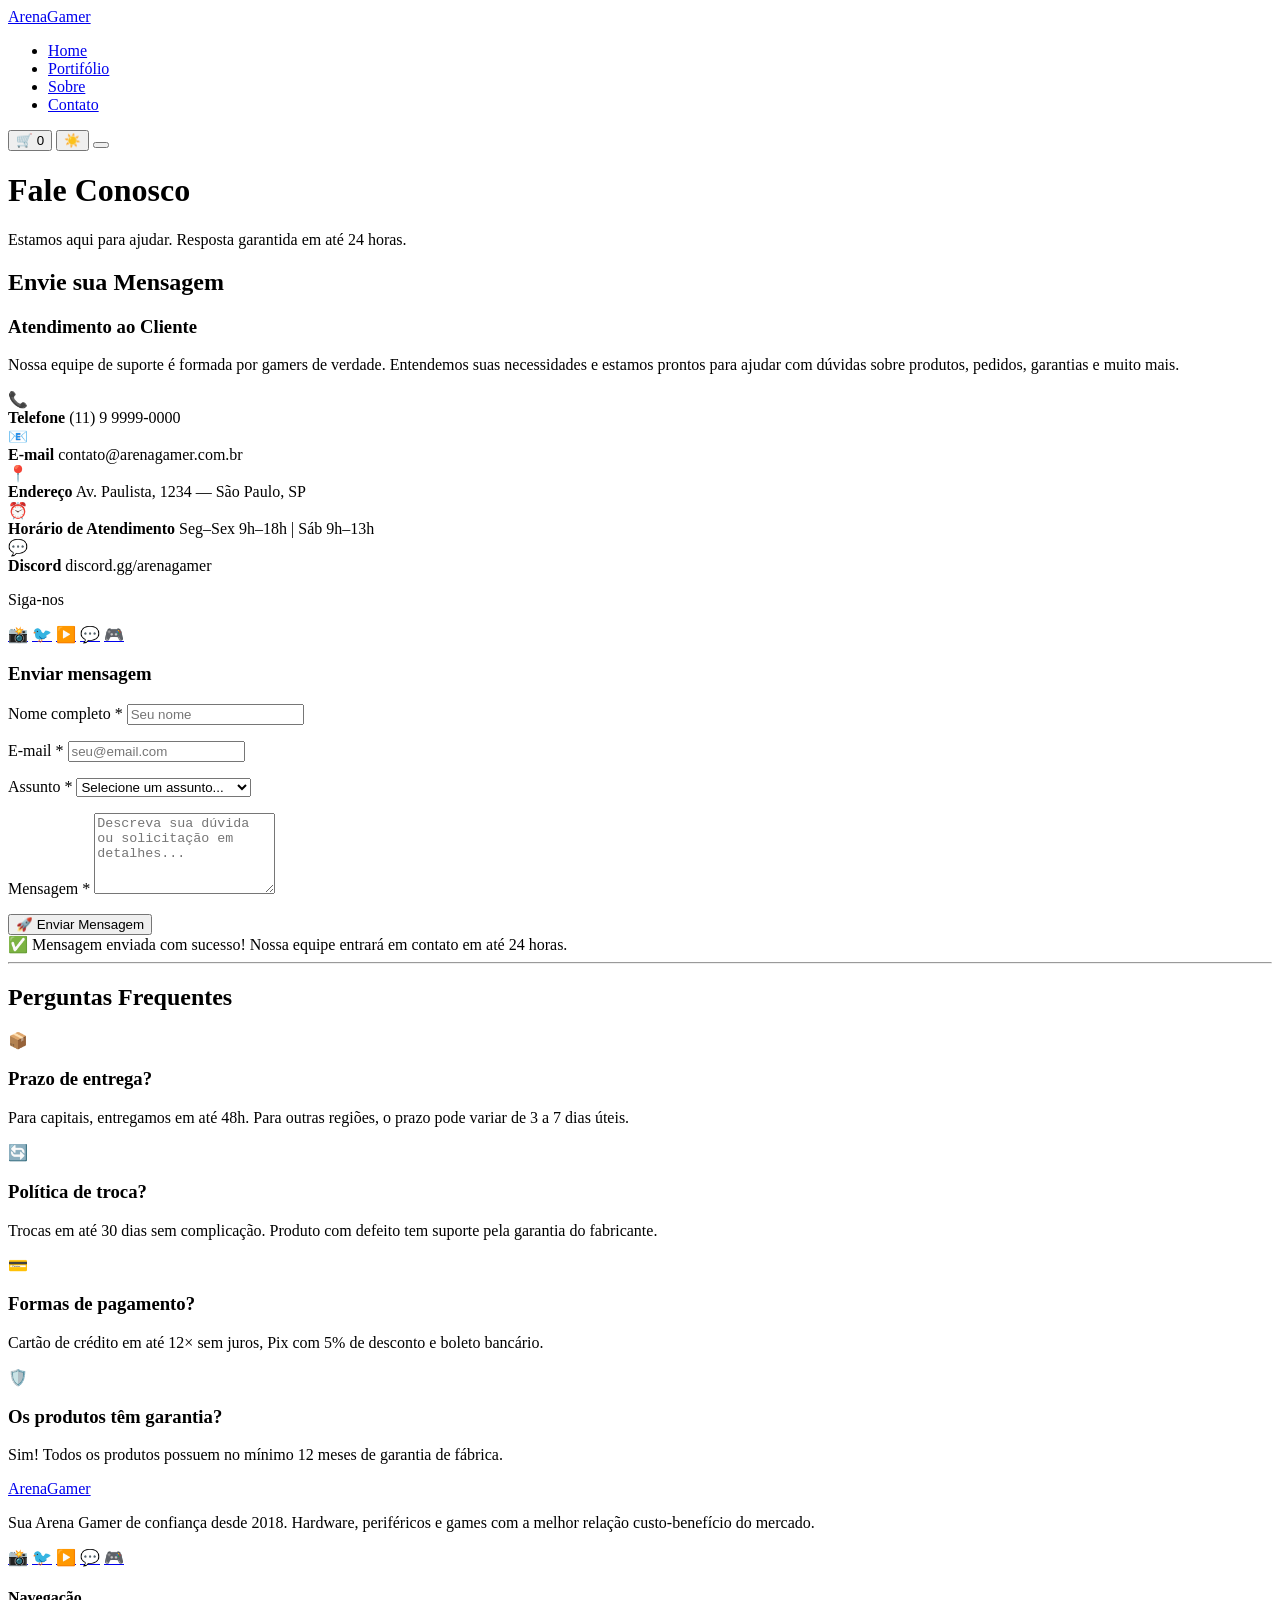
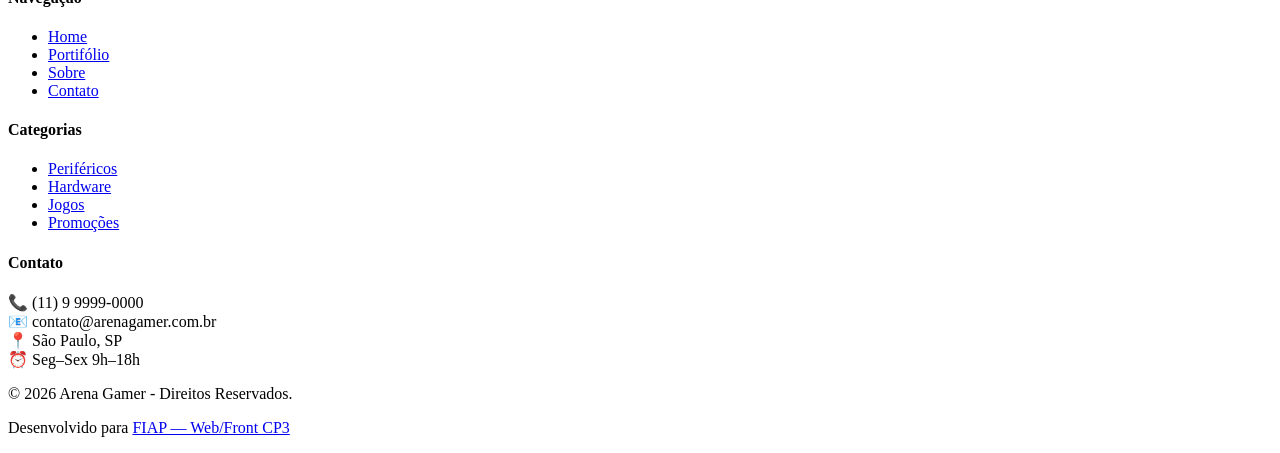
==== pages/contato.html @ 26d2057a "feat: configura estrutura contato.html" ====
<!DOCTYPE html>
<html lang="pt-BR">
<head>
  <meta charset="UTF-8" />
  <meta name="viewport" content="width=device-width, initial-scale=1.0" />
  <meta name="description" content="Entre em contato com a Arena Gamer. Atendimento rápido por formulário, email ou telefone." />
  <title>Contato | Arena Gamer</title>
  <link rel="stylesheet" href="../src/css/estilo.css">
</head>
<body>

  <!-- ══════════════════════════════════════
       HEADER / NAV
  ══════════════════════════════════════ -->
  <header>
    <div class="nav-container">

      <a href="../index.html" class="logo">Arena<span>Gamer</span></a>

      <nav aria-label="Menu principal">
        <ul class="nav-links">
          <li><a href="../index.html">Home</a></li>
          <li><a href="portifolio.html">Portifólio</a></li>
          <li><a href="sobre.html">Sobre</a></li>
          <li><a href="contato.html">Contato</a></li>
        </ul>
      </nav>

      <div class="nav-controls">
        <button class="cart-btn" aria-label="Carrinho de compras" title="Clique para zerar o carrinho">
          🛒
          <span class="cart-count hidden" aria-live="polite">0</span>
        </button>
        <button class="theme-toggle" aria-label="Alternar tema">☀️</button>
        <button class="hamburger" aria-label="Abrir menu" aria-expanded="false">
          <span></span><span></span><span></span>
        </button>
      </div>

    </div>
  </header>

  <main>

    <!-- Page Hero -->
    <div class="page-hero">
      <h1>Fale <span class="text-cyan">Conosco</span></h1>
      <p>Estamos aqui para ajudar. Resposta garantida em até 24 horas.</p>
    </div>

    <!-- ══════════════════════════════════════
         CONTATO PRINCIPAL
    ══════════════════════════════════════ -->
    <section aria-labelledby="contato-title">
      <div class="section-inner">

        <h2 class="section-title" id="contato-title">
          Envie sua <span class="accent">Mensagem</span>
        </h2>
        <div class="divider"></div>

        <div class="contato-wrapper">

          <!-- Informações de contato -->
          <aside class="contato-info reveal">
            <h3>Atendimento ao Cliente</h3>
            <p>
              Nossa equipe de suporte é formada por gamers de verdade.
              Entendemos suas necessidades e estamos prontos para ajudar
              com dúvidas sobre produtos, pedidos, garantias e muito mais.
            </p>

            <div class="contact-item">
              <div class="contact-icon">📞</div>
              <div>
                <strong>Telefone</strong>
                <span>(11) 9 9999-0000</span>
              </div>
            </div>

            <div class="contact-item">
              <div class="contact-icon">📧</div>
              <div>
                <strong>E-mail</strong>
                <span>contato@arenagamer.com.br</span>
              </div>
            </div>

            <div class="contact-item">
              <div class="contact-icon">📍</div>
              <div>
                <strong>Endereço</strong>
                <span>Av. Paulista, 1234 — São Paulo, SP</span>
              </div>
            </div>

            <div class="contact-item">
              <div class="contact-icon">⏰</div>
              <div>
                <strong>Horário de Atendimento</strong>
                <span>Seg–Sex 9h–18h | Sáb 9h–13h</span>
              </div>
            </div>

            <div class="contact-item">
              <div class="contact-icon">💬</div>
              <div>
                <strong>Discord</strong>
                <span>discord.gg/arenagamer</span>
              </div>
            </div>

            <!-- Redes sociais -->
            <div class="social-block">
              <p class="social-block-label">Siga-nos</p>
              <div class="social-links">
                <a href="#" class="social-link" aria-label="Instagram" title="Instagram">📸</a>
                <a href="#" class="social-link" aria-label="Twitter"   title="Twitter">🐦</a>
                <a href="#" class="social-link" aria-label="YouTube"   title="YouTube">▶️</a>
                <a href="#" class="social-link" aria-label="Discord"   title="Discord">💬</a>
                <a href="#" class="social-link" aria-label="Twitch"    title="Twitch">🎮</a>
              </div>
            </div>
          </aside>

          <!-- Formulário -->
          <div class="reveal reveal-delay-2">
            <div class="form-card">
              <h3>Enviar mensagem</h3>

              <form id="contact-form" novalidate>

                <div class="form-row">
                  <div class="form-group">
                    <label for="contact-name">Nome completo *</label>
                    <input
                      type="text"
                      id="contact-name"
                      name="nome"
                      placeholder="Seu nome"
                      autocomplete="name"
                    />
                    <p class="field-error" id="err-name" role="alert"></p>
                  </div>

                  <div class="form-group">
                    <label for="contact-email">E-mail *</label>
                    <input
                      type="email"
                      id="contact-email"
                      name="email"
                      placeholder="seu@email.com"
                      autocomplete="email"
                    />
                    <p class="field-error" id="err-email" role="alert"></p>
                  </div>
                </div>

                <div class="form-group">
                  <label for="contact-subject">Assunto *</label>
                  <select id="contact-subject" name="assunto">
                    <option value="">Selecione um assunto...</option>
                    <option value="pedido">Dúvida sobre pedido</option>
                    <option value="produto">Informação sobre produto</option>
                    <option value="garantia">Garantia / Troca</option>
                    <option value="suporte">Suporte técnico</option>
                    <option value="parceria">Parceria comercial</option>
                    <option value="outro">Outro</option>
                  </select>
                  <p class="field-error" id="err-subject" role="alert"></p>
                </div>

                <div class="form-group">
                  <label for="contact-msg">Mensagem *</label>
                  <textarea
                    id="contact-msg"
                    name="mensagem"
                    placeholder="Descreva sua dúvida ou solicitação em detalhes..."
                    rows="5"
                  ></textarea>
                  <p class="field-error" id="err-msg" role="alert"></p>
                </div>

                <button type="submit" class="btn btn-primary btn-block">
                  🚀 Enviar Mensagem
                </button>

              </form>

              <!-- Mensagem de sucesso (oculta por padrão) -->
              <div id="form-success" class="success-message" role="alert" aria-live="polite">
                ✅ Mensagem enviada com sucesso! Nossa equipe entrará em contato em até 24 horas.
              </div>

            </div>
          </div>

        </div>

      </div>
    </section>

    <!-- ══════════════════════════════════════
         FAQ rápido
    ══════════════════════════════════════ -->
    <section aria-labelledby="faq-title" class="section-no-pt">
      <div class="section-inner">

        <hr class="neon-line" />

        <h2 class="section-title" id="faq-title">
          Perguntas <span class="accent">Frequentes</span>
        </h2>
        <div class="divider"></div>

        <div class="features-grid no-mt">

          <article class="feature-card card-left reveal">
            <span class="feature-icon">📦</span>
            <h3>Prazo de entrega?</h3>
            <p>Para capitais, entregamos em até 48h. Para outras regiões, o prazo pode variar de 3 a 7 dias úteis.</p>
          </article>

          <article class="feature-card card-left reveal reveal-delay-1">
            <span class="feature-icon">🔄</span>
            <h3>Política de troca?</h3>
            <p>Trocas em até 30 dias sem complicação. Produto com defeito tem suporte pela garantia do fabricante.</p>
          </article>

          <article class="feature-card card-left reveal reveal-delay-2">
            <span class="feature-icon">💳</span>
            <h3>Formas de pagamento?</h3>
            <p>Cartão de crédito em até 12× sem juros, Pix com 5% de desconto e boleto bancário.</p>
          </article>

          <article class="feature-card card-left reveal reveal-delay-3">
            <span class="feature-icon">🛡️</span>
            <h3>Os produtos têm garantia?</h3>
            <p>Sim! Todos os produtos possuem no mínimo 12 meses de garantia de fábrica.</p>
          </article>

        </div>

      </div>
    </section>

  </main>

  <!-- ══════════════════════════════════════
       FOOTER
  ══════════════════════════════════════ -->
  <footer>
    <div class="footer-inner">

      <div class="footer-grid">

        <div class="footer-brand">
          <a href="../index.html" class="logo">Arena<span>Gamer</span></a>
          <p>Sua Arena Gamer de confiança desde 2018. Hardware, periféricos e games com a melhor relação custo-benefício do mercado.</p>
          <div class="social-links" aria-label="Redes sociais">
            <a href="#" class="social-link" aria-label="Instagram">📸</a>
            <a href="#" class="social-link" aria-label="Twitter">🐦</a>
            <a href="#" class="social-link" aria-label="YouTube">▶️</a>
            <a href="#" class="social-link" aria-label="Discord">💬</a>
            <a href="#" class="social-link" aria-label="Twitch">🎮</a>
          </div>
        </div>

        <div class="footer-col">
          <h4>Navegação</h4>
          <ul>
            <li><a href="../index.html">Home</a></li>
            <li><a href="portifolio.html">Portifólio</a></li>
            <li><a href="sobre.html">Sobre</a></li>
            <li><a href="contato.html">Contato</a></li>
          </ul>
        </div>

        <div class="footer-col">
          <h4>Categorias</h4>
          <ul>
            <li><a href="portifolio.html">Periféricos</a></li>
            <li><a href="portifolio.html">Hardware</a></li>
            <li><a href="portifolio.html">Jogos</a></li>
            <li><a href="portifolio.html">Promoções</a></li>
          </ul>
        </div>

        <div class="footer-col">
          <h4>Contato</h4>
          <div class="footer-contact-item">📞 (11) 9 9999-0000</div>
          <div class="footer-contact-item">📧 contato@arenagamer.com.br</div>
          <div class="footer-contact-item">📍 São Paulo, SP</div>
          <div class="footer-contact-item">⏰ Seg–Sex 9h–18h</div>
        </div>

      </div>

      <div class="footer-bottom">
        <p>&copy; 2026 Arena Gamer - Direitos Reservados.</p>
        <p>Desenvolvido para <a href="#">FIAP — Web/Front CP3</a></p>
      </div>

    </div>
  </footer>

  <script src="../src/js/script.js"></script>
</body>
</html>
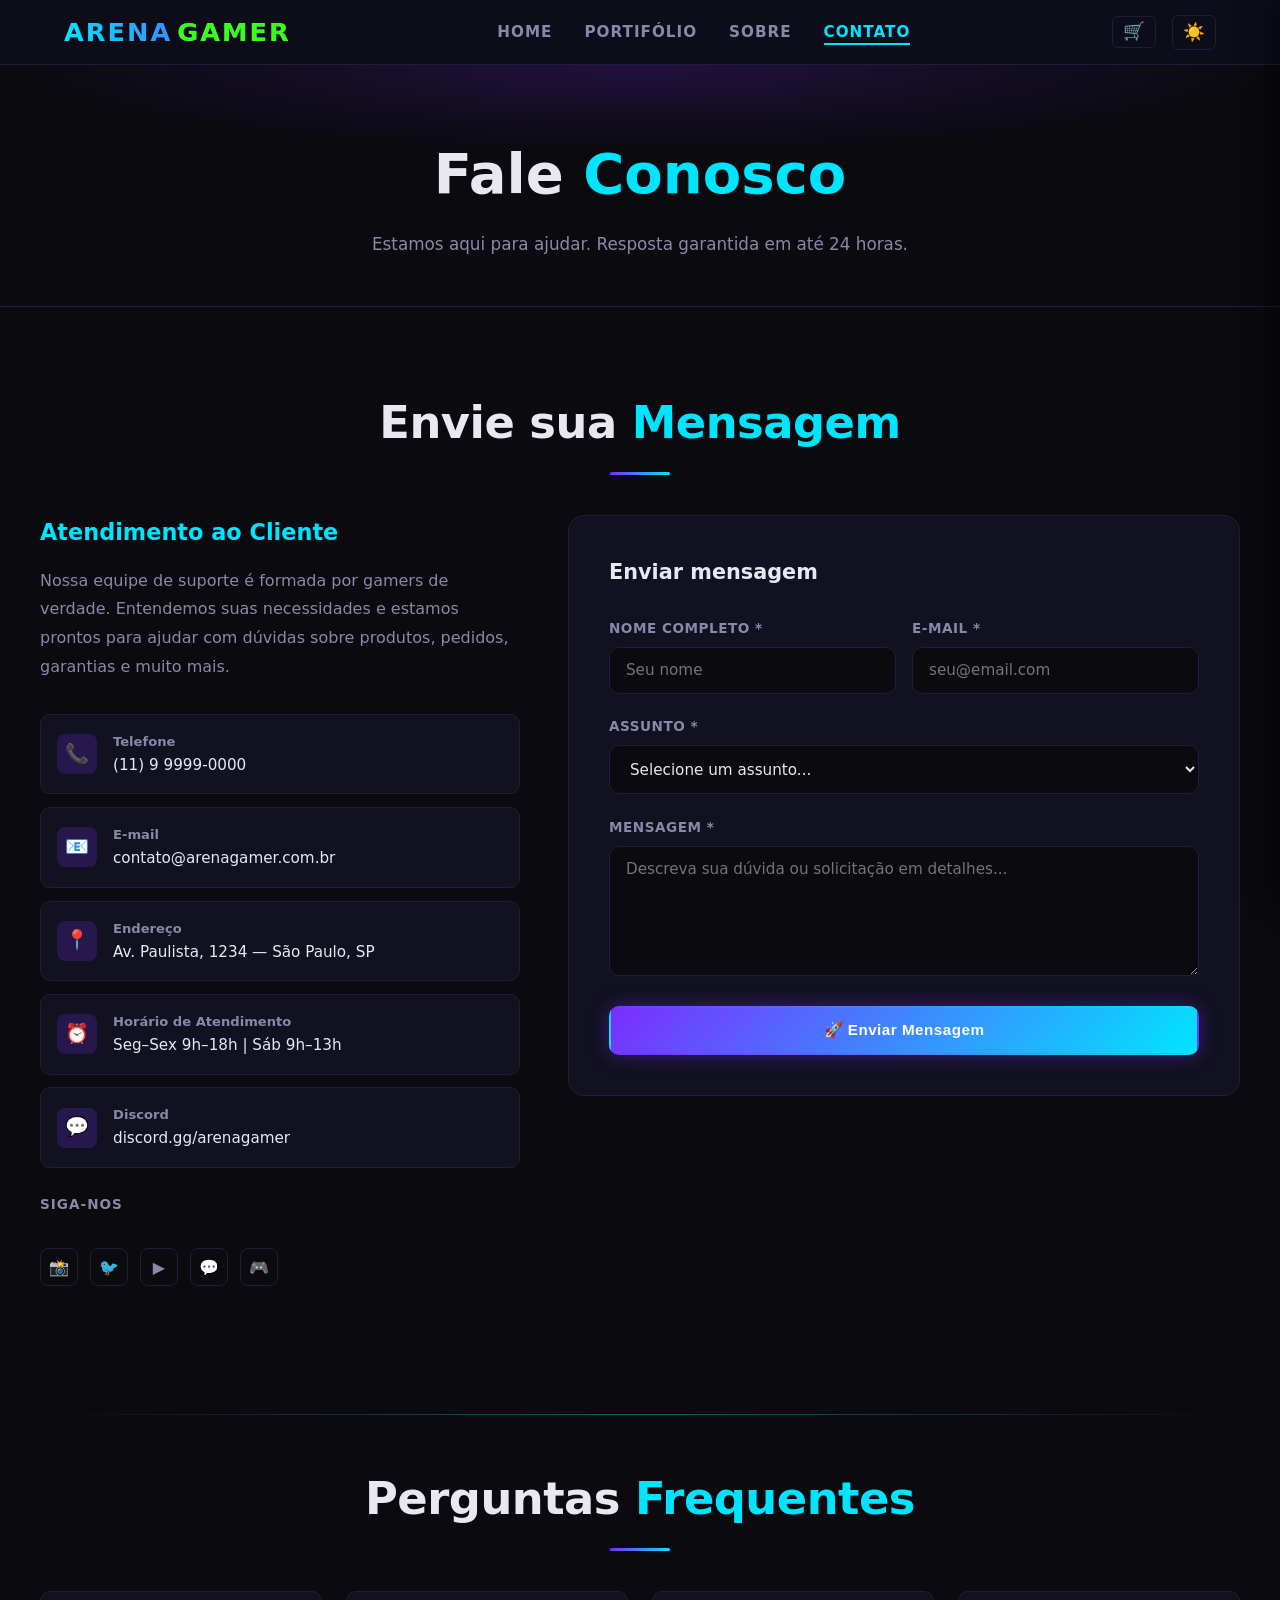
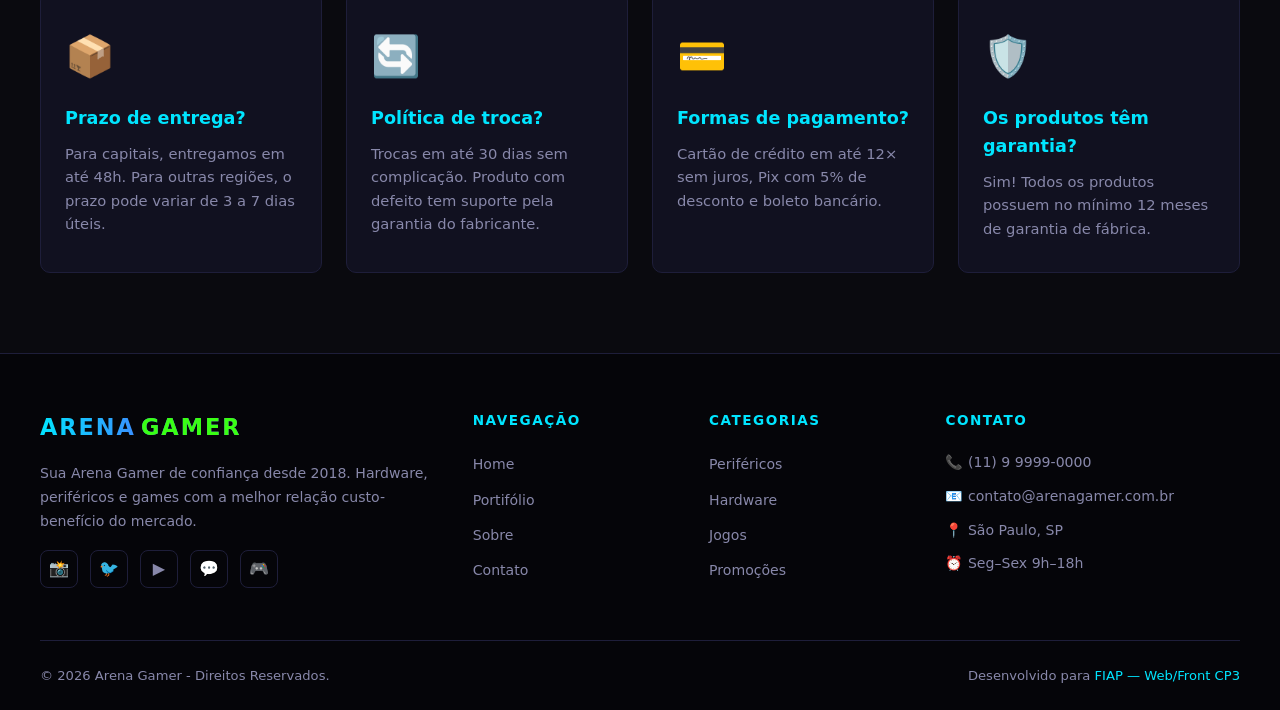
==== commit c1296609: "feat: adiciona painel lateral do carrinho" ====
--- a/pages/contato.html
+++ b/pages/contato.html
@@ -27,7 +27,7 @@
       </nav>
 
       <div class="nav-controls">
-        <button class="cart-btn" aria-label="Carrinho de compras" title="Clique para zerar o carrinho">
+        <button class="cart-btn" aria-label="Carrinho de compras" title="Ver carrinho">
           🛒
           <span class="cart-count hidden" aria-live="polite">0</span>
         </button>
@@ -304,6 +304,26 @@
     </div>
   </footer>
 
+  <!-- ══════════════════════════════════════
+       CARRINHO — Drawer lateral
+  ══════════════════════════════════════ -->
+  <div class="cart-overlay" hidden></div>
+  <aside class="cart-drawer" aria-label="Carrinho de compras" aria-hidden="true" hidden>
+    <header class="cart-drawer-header">
+      <h2>Seu carrinho</h2>
+      <button class="cart-close" aria-label="Fechar carrinho">✕</button>
+    </header>
+    <ul class="cart-items" aria-live="polite"></ul>
+    <p class="cart-empty">Seu carrinho está vazio.</p>
+    <footer class="cart-drawer-footer">
+      <div class="cart-total">
+        <span>Total:</span>
+        <strong class="cart-total-value">R$ 0,00</strong>
+      </div>
+      <button class="btn btn-primary cart-checkout" disabled>Finalizar compra</button>
+    </footer>
+  </aside>
+
   <script src="../src/js/script.js"></script>
 </body>
 </html>
--- a/src/css/estilo.css
+++ b/src/css/estilo.css
@@ -0,0 +1,1473 @@
+/* ============================================================
+   LOJA GAMER — estilo.css
+   Paleta: preto/roxo/azul escuro + acentos neon (ciano / verde)
+   ============================================================ */
+
+/* ---------- Reset & variáveis ---------- */
+*, *::before, *::after { box-sizing: border-box; margin: 0; padding: 0; }
+
+:root {
+  --bg-dark:    #0a0a0f;
+  --bg-card:    #111120;
+  --bg-nav:     #0d0d1a;
+  --purple:     #7b2dff;
+  --purple-dim: #4a1a99;
+  --cyan:       #00e5ff;
+  --green-neon: #39ff14;
+  --text-main:  #e8e8f0;
+  --text-muted: #8888aa;
+  --border:     #1e1e3a;
+  --radius:     10px;
+  --transition: 0.3s ease;
+
+  /* dark/light toggle */
+  --body-bg:    var(--bg-dark);
+  --card-bg:    var(--bg-card);
+  --nav-bg:     var(--bg-nav);
+  --txt:        var(--text-main);
+  --txt-muted:  var(--text-muted);
+}
+
+/* ---------- Light mode ---------- */
+body.light-mode {
+  --body-bg:   #f0f0fa;
+  --card-bg:   #ffffff;
+  --nav-bg:    #1a1a2e;
+  --txt:       #111120;
+  --txt-muted: #444460;
+  --border:    #ccccee;
+}
+
+/* ---------- Base ---------- */
+html { scroll-behavior: smooth; }
+
+body {
+  background: var(--body-bg);
+  color: var(--txt);
+  font-family: 'Segoe UI', system-ui, sans-serif;
+  line-height: 1.6;
+  transition: background var(--transition), color var(--transition);
+}
+
+a { color: var(--cyan); text-decoration: none; transition: color var(--transition); }
+a:hover { color: var(--green-neon); }
+
+img { max-width: 100%; display: block; }
+
+/* ---------- Scrollbar ---------- */
+::-webkit-scrollbar { width: 8px; }
+::-webkit-scrollbar-track { background: var(--bg-dark); }
+::-webkit-scrollbar-thumb { background: var(--purple-dim); border-radius: 4px; }
+::-webkit-scrollbar-thumb:hover { background: var(--purple); }
+
+/* ============================================================
+   HEADER / NAV
+   ============================================================ */
+header {
+  position: sticky;
+  top: 0;
+  z-index: 1000;
+  background: var(--nav-bg);
+  border-bottom: 1px solid var(--border);
+  backdrop-filter: blur(10px);
+}
+
+.nav-container {
+  max-width: 1200px;
+  margin: 0 auto;
+  padding: 0 1.5rem;
+  height: 64px;
+  display: flex;
+  align-items: center;
+  justify-content: space-between;
+}
+
+/* Logo */
+.logo {
+  font-size: 1.6rem;
+  font-weight: 900;
+  letter-spacing: 2px;
+  text-transform: uppercase;
+  background: linear-gradient(90deg, var(--cyan), var(--purple));
+  -webkit-background-clip: text;
+  -webkit-text-fill-color: transparent;
+  background-clip: text;
+}
+
+.logo span { 
+  margin:5px;
+  color: var(--green-neon); 
+  -webkit-text-fill-color: var(--green-neon); 
+}
+
+/* Nav links */
+.nav-links {
+  list-style: none;
+  display: flex;
+  gap: 2rem;
+  align-items: center;
+}
+
+.nav-links a {
+  color: var(--text-muted);
+  font-weight: 600;
+  font-size: 0.95rem;
+  text-transform: uppercase;
+  letter-spacing: 1px;
+  position: relative;
+  padding-bottom: 4px;
+}
+
+.nav-links a::after {
+  content: '';
+  position: absolute;
+  bottom: 0; left: 0;
+  width: 0; height: 2px;
+  background: var(--cyan);
+  transition: width var(--transition);
+}
+
+.nav-links a:hover,
+.nav-links a.active { color: var(--cyan); }
+.nav-links a:hover::after,
+.nav-links a.active::after { width: 100%; }
+
+/* Nav right controls */
+.nav-controls { display: flex; align-items: center; gap: 1rem; }
+
+/* ── Carrinho ── */
+.cart-btn {
+  position: relative;
+  background: none;
+  border: 1px solid var(--border);
+  color: var(--cyan);
+  cursor: pointer;
+  padding: 6px 10px;
+  border-radius: 6px;
+  font-size: 1.1rem;
+  transition: background var(--transition), border-color var(--transition);
+  line-height: 1;
+}
+.cart-btn:hover { background: var(--border); border-color: var(--cyan); }
+
+.cart-count {
+  position: absolute;
+  top: -7px; right: -7px;
+  background: var(--purple);
+  color: #fff;
+  font-size: 0.65rem;
+  font-weight: 900;
+  min-width: 18px; height: 18px;
+  border-radius: 9px;
+  display: flex;
+  align-items: center;
+  justify-content: center;
+  padding: 0 4px;
+  pointer-events: none;
+  transition: transform 0.15s ease;
+}
+.cart-count.hidden { display: none; }
+
+/* Pulsa quando um item é adicionado */
+@keyframes cart-pulse {
+  0%   { transform: scale(1); }
+  40%  { transform: scale(1.55); }
+  70%  { transform: scale(0.88); }
+  100% { transform: scale(1); }
+}
+.cart-count.pulse { animation: cart-pulse 0.4s ease forwards; }
+
+/* Partícula "voa" até o carrinho */
+.fly-item {
+  position: fixed;
+  font-size: 1.4rem;
+  pointer-events: none;
+  z-index: 9999;
+  transition: none;
+}
+@keyframes fly-arc {
+  0%   { opacity: 1; transform: scale(1)   translate(0, 0); }
+  60%  { opacity: 1; transform: scale(0.6) translate(var(--fly-x), var(--fly-y)); }
+  100% { opacity: 0; transform: scale(0.2) translate(var(--fly-x), var(--fly-y)); }
+}
+
+/* Theme toggle */
+.theme-toggle {
+  background: none;
+  border: 1px solid var(--border);
+  color: var(--cyan);
+  cursor: pointer;
+  padding: 6px 10px;
+  border-radius: 6px;
+  font-size: 1.1rem;
+  transition: background var(--transition), border-color var(--transition);
+}
+.theme-toggle:hover { background: var(--border); border-color: var(--cyan); }
+
+/* Hamburger */
+.hamburger {
+  display: none;
+  flex-direction: column;
+  gap: 5px;
+  cursor: pointer;
+  background: none;
+  border: none;
+  padding: 6px;
+}
+.hamburger span {
+  display: block;
+  width: 26px; height: 2px;
+  background: var(--cyan);
+  border-radius: 2px;
+  transition: transform var(--transition), opacity var(--transition);
+}
+.hamburger.open span:nth-child(1) { transform: translateY(7px) rotate(45deg); }
+.hamburger.open span:nth-child(2) { opacity: 0; }
+.hamburger.open span:nth-child(3) { transform: translateY(-7px) rotate(-45deg); }
+
+/* Mobile nav */
+@media (max-width: 768px) {
+  .hamburger { display: flex; }
+
+  .nav-links {
+    position: absolute;
+    top: 64px; left: 0; right: 0;
+    background: var(--nav-bg);
+    border-bottom: 1px solid var(--border);
+    flex-direction: column;
+    gap: 0;
+    padding: 0;
+    max-height: 0;
+    overflow: hidden;
+    transition: max-height 0.4s ease, padding 0.3s ease;
+  }
+
+  .nav-links.open {
+    max-height: 400px;
+    padding: 1rem 0;
+  }
+
+  .nav-links li { width: 100%; text-align: center; }
+  .nav-links a { display: block; padding: 0.85rem 1.5rem; font-size: 1rem; }
+}
+
+/* ============================================================
+   HERO SECTION
+   ============================================================ */
+.hero {
+  min-height: 92vh;
+  display: flex;
+  align-items: center;
+  justify-content: center;
+  text-align: center;
+  padding: 4rem 1.5rem;
+  position: relative;
+  overflow: hidden;
+  background:
+    radial-gradient(ellipse 80% 60% at 50% 0%, rgba(123,45,255,0.25) 0%, transparent 70%),
+    radial-gradient(ellipse 60% 40% at 80% 80%, rgba(0,229,255,0.1) 0%, transparent 60%),
+    var(--bg-dark);
+}
+
+/* Animated grid overlay */
+.hero::before {
+  content: '';
+  position: absolute;
+  inset: 0;
+  background-image:
+    linear-gradient(rgba(0,229,255,0.04) 1px, transparent 1px),
+    linear-gradient(90deg, rgba(0,229,255,0.04) 1px, transparent 1px);
+  background-size: 60px 60px;
+  animation: gridScroll 20s linear infinite;
+  pointer-events: none;
+}
+
+@keyframes gridScroll {
+  from { background-position: 0 0; }
+  to   { background-position: 60px 60px; }
+}
+
+.hero-content { position: relative; z-index: 1; max-width: 780px; }
+
+.hero-badge {
+  display: inline-block;
+  background: rgba(0,229,255,0.1);
+  border: 1px solid rgba(0,229,255,0.3);
+  color: var(--cyan);
+  font-size: 0.8rem;
+  font-weight: 700;
+  letter-spacing: 2px;
+  text-transform: uppercase;
+  padding: 6px 16px;
+  border-radius: 20px;
+  margin-bottom: 1.5rem;
+}
+
+.hero h1 {
+  font-size: clamp(2.4rem, 7vw, 5.5rem);
+  font-weight: 900;
+  line-height: 1.1;
+  margin-bottom: 1.2rem;
+  letter-spacing: -1px;
+  color: #ffffff;
+}
+
+.hero h1 .highlight {
+  background: linear-gradient(135deg, var(--cyan) 0%, var(--purple) 50%, var(--green-neon) 100%);
+  -webkit-background-clip: text;
+  -webkit-text-fill-color: transparent;
+  background-clip: text;
+}
+
+.hero p {
+  font-size: clamp(1rem, 2.5vw, 1.3rem);
+  color: var(--text-muted);
+  margin-bottom: 2.5rem;
+  max-width: 560px;
+  margin-left: auto;
+  margin-right: auto;
+}
+
+.hero-buttons { display: flex; gap: 1rem; justify-content: center; flex-wrap: wrap; }
+
+/* ============================================================
+   BUTTONS
+   ============================================================ */
+.btn {
+  display: inline-flex;
+  align-items: center;
+  gap: 0.5rem;
+  padding: 0.85rem 2rem;
+  border-radius: var(--radius);
+  font-weight: 700;
+  font-size: 0.95rem;
+  letter-spacing: 0.5px;
+  cursor: pointer;
+  border: 2px solid transparent;
+  transition: all var(--transition);
+}
+
+.btn-primary {
+  background: linear-gradient(135deg, var(--purple), var(--cyan));
+  color: #fff;
+  box-shadow: 0 0 20px rgba(123,45,255,0.4);
+}
+.btn-primary:hover {
+  box-shadow: 0 0 35px rgba(0,229,255,0.5);
+  transform: translateY(-2px);
+  color: #fff;
+}
+
+.btn-outline {
+  background: transparent;
+  border-color: var(--cyan);
+  color: var(--cyan);
+}
+.btn-outline:hover {
+  background: var(--cyan);
+  color: var(--bg-dark);
+  transform: translateY(-2px);
+}
+
+.btn-sm { padding: 0.55rem 1.2rem; font-size: 0.85rem; }
+
+/* ============================================================
+   SECTIONS — shared
+   ============================================================ */
+section { padding: 5rem 1.5rem; }
+
+.section-inner { max-width: 1200px; margin: 0 auto; }
+
+.section-title {
+  text-align: center;
+  font-size: clamp(1.8rem, 4vw, 2.8rem);
+  font-weight: 900;
+  margin-bottom: 0.5rem;
+  letter-spacing: -0.5px;
+}
+
+.section-title .accent       { color: var(--cyan); }
+.section-title .accent-green { color: var(--green-neon); }
+
+.section-sub {
+  text-align: center;
+  color: var(--text-muted);
+  font-size: 1.05rem;
+  margin-bottom: 3.5rem;
+}
+
+.divider {
+  width: 60px; height: 3px;
+  background: linear-gradient(90deg, var(--purple), var(--cyan));
+  margin: 0.8rem auto 2.5rem;
+  border-radius: 2px;
+}
+
+/* ============================================================
+   HOME — Apresentação / Features
+   ============================================================ */
+.features-grid {
+  display: grid;
+  grid-template-columns: repeat(auto-fit, minmax(240px, 1fr));
+  gap: 1.5rem;
+  margin-top: 2rem;
+}
+
+.feature-card {
+  background: var(--card-bg);
+  border: 1px solid var(--border);
+  border-radius: var(--radius);
+  padding: 2rem 1.5rem;
+  text-align: center;
+  transition: transform var(--transition), border-color var(--transition), box-shadow var(--transition);
+  position: relative;
+  overflow: hidden;
+}
+
+.feature-card::before {
+  content: '';
+  position: absolute;
+  top: 0; left: 0; right: 0;
+  height: 3px;
+  background: linear-gradient(90deg, var(--purple), var(--cyan));
+  opacity: 0;
+  transition: opacity var(--transition);
+}
+
+.feature-card:hover {
+  transform: translateY(-6px);
+  border-color: var(--purple);
+  box-shadow: 0 8px 32px rgba(123,45,255,0.2);
+}
+
+.feature-card:hover::before { opacity: 1; }
+
+.feature-icon {
+  font-size: 2.5rem;
+  margin-bottom: 1rem;
+  display: block;
+}
+
+.feature-card h3 {
+  font-size: 1.1rem;
+  font-weight: 700;
+  margin-bottom: 0.6rem;
+  color: var(--cyan);
+}
+
+.feature-card p { 
+  color: var(--text-muted); 
+  font-size: 0.92rem; 
+}
+
+/* Stats bar */
+.stats-bar {
+  display: grid;
+  grid-template-columns: repeat(auto-fit, minmax(160px, 1fr));
+  gap: 1px;
+  background: var(--border);
+  border: 1px solid var(--border);
+  border-radius: var(--radius);
+  overflow: hidden;
+  margin-top: 4rem;
+}
+
+.stat-item {
+  background: var(--card-bg);
+  padding: 2rem 1rem;
+  text-align: center;
+}
+
+.stat-number {
+  font-size: 2.4rem;
+  font-weight: 900;
+  color: var(--cyan);
+  display: block;
+  line-height: 1;
+}
+
+.stat-label { color: var(--text-muted); font-size: 0.85rem; margin-top: 0.4rem; }
+
+/* ============================================================
+   PORTIFÓLIO — Cards de Produtos
+   ============================================================ */
+.filter-bar {
+  display: flex;
+  gap: 0.75rem;
+  flex-wrap: wrap;
+  justify-content: center;
+  margin-bottom: 2.5rem;
+}
+
+.filter-btn {
+  padding: 0.5rem 1.3rem;
+  border: 1px solid var(--border);
+  background: var(--card-bg);
+  color: var(--text-muted);
+  border-radius: 20px;
+  font-size: 0.85rem;
+  font-weight: 600;
+  cursor: pointer;
+  transition: all var(--transition);
+}
+
+.filter-btn:hover,
+.filter-btn.active {
+  background: var(--purple);
+  border-color: var(--purple);
+  color: #fff;
+}
+
+.products-grid {
+  display: grid;
+  grid-template-columns: repeat(auto-fill, minmax(270px, 1fr));
+  gap: 1.5rem;
+}
+
+.product-card {
+  background: var(--card-bg);
+  border: 1px solid var(--border);
+  border-radius: var(--radius);
+  overflow: hidden;
+  transition: transform var(--transition), box-shadow var(--transition);
+  position: relative;
+}
+
+.product-card:hover {
+  transform: translateY(-5px);
+  box-shadow: 0 12px 40px rgba(0,229,255,0.15);
+}
+
+.product-card.hidden { display: none; }
+
+.product-badge {
+  position: absolute;
+  top: 12px; right: 12px;
+  z-index: 2;
+  background: var(--purple);
+  color: #fff;
+  font-size: 0.7rem;
+  font-weight: 700;
+  padding: 3px 10px;
+  border-radius: 12px;
+  text-transform: uppercase;
+  letter-spacing: 1px;
+}
+.product-badge.sale { background: #e63030; }
+.product-badge.new  { background: var(--green-neon); color: var(--bg-dark); }
+
+.product-img {
+  width: 100%;
+  aspect-ratio: 16/10;
+  object-fit: contain;
+  object-position: center;
+  background: #ffffff;
+  display: block;
+  padding: 0.5rem;
+}
+
+/* Dentro de feature-card (destaques da home) a imagem precisa de bordas e margem */
+.feature-card .product-img {
+  border-radius: 8px;
+  margin-bottom: 1rem;
+}
+
+.product-img.img-cyber  { background: #ffffff; object-fit: cover; padding: 0; }
+.product-img.img-indie  { background: #0d0d1a; }
+.product-img.img-teclado { object-position: center calc(50% - 10px); }
+.product-img.img-gpu    { object-fit: contain; padding: 0; transform: scale(1.04); }
+
+.product-svg-placeholder {
+  width: 100%;
+  aspect-ratio: 16/10;
+  display: flex;
+  align-items: center;
+  justify-content: center;
+  font-size: 4rem;
+  background: linear-gradient(135deg, #111130, #1a0a30);
+}
+
+.product-info { padding: 1.2rem; }
+
+.product-category {
+  font-size: 0.72rem;
+  text-transform: uppercase;
+  letter-spacing: 1.5px;
+  color: var(--cyan);
+  font-weight: 700;
+  margin-bottom: 0.4rem;
+}
+
+.product-name {
+  font-size: 1.05rem;
+  font-weight: 700;
+  margin-bottom: 0.4rem;
+  color: var(--txt);
+}
+
+.product-desc {
+  font-size: 0.85rem;
+  color: var(--text-muted);
+  margin-bottom: 1rem;
+  line-height: 1.5;
+}
+
+.product-footer { display: flex; justify-content: space-between; align-items: center; }
+
+.product-price {
+  font-size: 1.3rem;
+  font-weight: 900;
+  color: var(--green-neon);
+}
+
+.product-price-old {
+  font-size: 0.82rem;
+  color: var(--text-muted);
+  text-decoration: line-through;
+  display: block;
+  line-height: 1;
+}
+
+/* Price table */
+.table-wrapper {
+  overflow-x: auto;
+  border-radius: var(--radius);
+  border: 1px solid var(--border);
+  margin-top: 3rem;
+}
+
+table {
+  width: 100%;
+  border-collapse: collapse;
+  background: var(--card-bg);
+  font-size: 0.92rem;
+}
+
+thead { background: linear-gradient(90deg, var(--purple-dim), #1a1a3a); }
+
+th {
+  padding: 1rem 1.2rem;
+  text-align: left;
+  color: var(--cyan);
+  font-weight: 700;
+  text-transform: uppercase;
+  font-size: 0.78rem;
+  letter-spacing: 1px;
+  white-space: nowrap;
+}
+
+td {
+  padding: 0.9rem 1.2rem;
+  border-bottom: 1px solid var(--border);
+  color: var(--txt);
+}
+
+tr:last-child td { border-bottom: none; }
+
+tbody tr { transition: background var(--transition); }
+tbody tr:hover { background: rgba(123,45,255,0.08); }
+
+.tag-cat {
+  background: rgba(0,229,255,0.12);
+  color: var(--cyan);
+  font-size: 0.72rem;
+  font-weight: 700;
+  padding: 2px 8px;
+  border-radius: 8px;
+  white-space: nowrap;
+}
+
+/* Promo section */
+.promo-section {
+  background: linear-gradient(135deg, rgba(123,45,255,0.15), rgba(0,229,255,0.08));
+  border: 1px solid var(--purple-dim);
+  border-radius: 16px;
+  padding: 3rem 2rem;
+  text-align: center;
+  margin-top: 3rem;
+  position: relative;
+  overflow: hidden;
+}
+
+.promo-section::before {
+  content: '';
+  position: absolute;
+  inset: 0;
+  background: radial-gradient(circle at 70% 30%, rgba(0,229,255,0.05) 0%, transparent 60%);
+  pointer-events: none;
+}
+
+.promo-timer {
+  display: flex;
+  gap: 1.5rem;
+  justify-content: center;
+  flex-wrap: wrap;
+  margin: 1.5rem 0;
+}
+
+.timer-block {
+  background: var(--card-bg);
+  border: 1px solid var(--border);
+  border-radius: var(--radius);
+  padding: 1rem 1.5rem;
+  min-width: 80px;
+  text-align: center;
+}
+
+.timer-num {
+  font-size: 2.2rem;
+  font-weight: 900;
+  color: var(--cyan);
+  font-variant-numeric: tabular-nums;
+  display: block;
+  line-height: 1;
+}
+
+.timer-label {
+  font-size: 0.72rem;
+  color: var(--text-muted);
+  text-transform: uppercase;
+  letter-spacing: 1px;
+  margin-top: 0.3rem;
+}
+
+/* ============================================================
+   SOBRE
+   ============================================================ */
+.sobre-grid {
+  display: grid;
+  grid-template-columns: 1fr 1fr;
+  gap: 3rem;
+  align-items: center;
+}
+
+@media (max-width: 768px) { .sobre-grid { grid-template-columns: 1fr; } }
+
+.sobre-text h2 {
+  font-size: clamp(1.6rem, 4vw, 2.2rem);
+  font-weight: 900;
+  margin-bottom: 1rem;
+  color: var(--cyan);
+}
+
+.sobre-text p {
+  color: var(--text-muted);
+  margin-bottom: 1rem;
+  line-height: 1.8;
+}
+
+.sobre-text p strong { color: var(--txt); }
+
+.sobre-visual {
+  background: linear-gradient(135deg, #0d0d25, #1a0a30);
+  border: 1px solid var(--border);
+  border-radius: 16px;
+  padding: 2.5rem;
+  display: flex;
+  flex-direction: column;
+  gap: 1.2rem;
+}
+
+.sobre-stat {
+  display: flex;
+  align-items: center;
+  gap: 1rem;
+  padding: 1rem 1.2rem;
+  background: var(--card-bg);
+  border-radius: var(--radius);
+  border-left: 3px solid var(--purple);
+}
+
+.sobre-stat-icon { font-size: 1.6rem; }
+
+.sobre-stat-info strong {
+  display: block;
+  font-size: 1.4rem;
+  color: var(--cyan);
+  font-weight: 900;
+}
+
+.sobre-stat-info span { font-size: 0.82rem; color: var(--text-muted); }
+
+.team-grid {
+  display: grid;
+  grid-template-columns: repeat(auto-fit, minmax(200px, 1fr));
+  gap: 1.5rem;
+  margin-top: 2rem;
+}
+
+.team-card {
+  background: var(--card-bg);
+  border: 1px solid var(--border);
+  border-radius: var(--radius);
+  padding: 2rem 1.5rem;
+  text-align: center;
+  transition: transform var(--transition), border-color var(--transition);
+}
+
+.team-card:hover { transform: translateY(-4px); border-color: var(--cyan); }
+
+.team-avatar {
+  width: 72px; height: 72px;
+  border-radius: 50%;
+  background: linear-gradient(135deg, var(--purple), var(--cyan));
+  display: flex;
+  align-items: center;
+  justify-content: center;
+  font-size: 1.8rem;
+  margin: 0 auto 1rem;
+  border: 2px solid var(--border);
+}
+
+.team-card h4 { font-size: 1rem; font-weight: 700; margin-bottom: 0.3rem; }
+.team-card span { font-size: 0.82rem; color: var(--cyan); }
+
+.valores-grid {
+  display: grid;
+  grid-template-columns: repeat(auto-fit, minmax(220px, 1fr));
+  gap: 1.5rem;
+  margin-top: 2rem;
+}
+
+.valor-card {
+  background: var(--card-bg);
+  border: 1px solid var(--border);
+  border-radius: var(--radius);
+  padding: 1.8rem;
+  border-top: 3px solid var(--cyan);
+}
+
+.valor-card h4 { color: var(--cyan); font-size: 1rem; margin-bottom: 0.5rem; }
+.valor-card p  { color: var(--text-muted); font-size: 0.88rem; }
+
+/* ============================================================
+   CONTATO
+   ============================================================ */
+.contato-wrapper {
+  display: grid;
+  grid-template-columns: 1fr 1.4fr;
+  gap: 3rem;
+  align-items: start;
+}
+
+@media (max-width: 768px) { .contato-wrapper { grid-template-columns: 1fr; } }
+
+.contato-info h3 {
+  font-size: 1.4rem;
+  font-weight: 700;
+  color: var(--cyan);
+  margin-bottom: 1rem;
+}
+
+.contato-info p { color: var(--text-muted); margin-bottom: 2rem; line-height: 1.8; }
+
+.contact-item {
+  display: flex;
+  align-items: center;
+  gap: 1rem;
+  padding: 1rem;
+  background: var(--card-bg);
+  border: 1px solid var(--border);
+  border-radius: var(--radius);
+  margin-bottom: 0.8rem;
+  transition: border-color var(--transition);
+}
+
+.contact-item:hover { border-color: var(--cyan); }
+
+.contact-icon {
+  width: 40px; height: 40px;
+  background: rgba(123,45,255,0.2);
+  border-radius: 8px;
+  display: flex;
+  align-items: center;
+  justify-content: center;
+  font-size: 1.2rem;
+  flex-shrink: 0;
+}
+
+.contact-item strong { display: block; font-size: 0.82rem; color: var(--text-muted); }
+.contact-item span   { font-size: 0.95rem; }
+
+/* Form */
+.form-card {
+  background: var(--card-bg);
+  border: 1px solid var(--border);
+  border-radius: 16px;
+  padding: 2.5rem;
+}
+
+.form-card h3 {
+  font-size: 1.3rem;
+  font-weight: 700;
+  margin-bottom: 1.8rem;
+  color: var(--txt);
+}
+
+.form-group { margin-bottom: 1.4rem; }
+
+.form-group label {
+  display: block;
+  font-size: 0.85rem;
+  font-weight: 600;
+  color: var(--text-muted);
+  margin-bottom: 0.45rem;
+  text-transform: uppercase;
+  letter-spacing: 0.5px;
+}
+
+.form-group input,
+.form-group textarea,
+.form-group select {
+  width: 100%;
+  background: var(--bg-dark);
+  border: 1px solid var(--border);
+  border-radius: var(--radius);
+  padding: 0.85rem 1rem;
+  color: var(--txt);
+  font-size: 0.95rem;
+  font-family: inherit;
+  transition: border-color var(--transition), box-shadow var(--transition);
+  outline: none;
+}
+
+.form-group input:focus,
+.form-group textarea:focus,
+.form-group select:focus {
+  border-color: var(--cyan);
+  box-shadow: 0 0 0 3px rgba(0,229,255,0.1);
+}
+
+.form-group input.error,
+.form-group textarea.error { border-color: #e63030; }
+
+.form-group textarea { resize: vertical; min-height: 130px; }
+
+.form-row { display: grid; grid-template-columns: 1fr 1fr; gap: 1rem; }
+@media (max-width: 500px) { .form-row { grid-template-columns: 1fr; } }
+
+.field-error {
+  color: #ff4444;
+  font-size: 0.78rem;
+  margin-top: 0.3rem;
+  display: none;
+}
+.field-error.show { display: block; }
+
+.success-message {
+  display: none;
+  background: rgba(57,255,20,0.1);
+  border: 1px solid var(--green-neon);
+  border-radius: var(--radius);
+  padding: 1.2rem;
+  color: var(--green-neon);
+  font-weight: 600;
+  text-align: center;
+  margin-top: 1rem;
+}
+.success-message.show { display: block; }
+
+/* ============================================================
+   FOOTER
+   ============================================================ */
+footer {
+  background: #050509;
+  border-top: 1px solid var(--border);
+  padding: 3.5rem 1.5rem 1.5rem;
+}
+
+.footer-inner {
+  max-width: 1200px;
+  margin: 0 auto;
+}
+
+.footer-grid {
+  display: grid;
+  grid-template-columns: 2fr 1fr 1fr 1.5fr;
+  gap: 2.5rem;
+  margin-bottom: 3rem;
+}
+
+@media (max-width: 900px) { .footer-grid { grid-template-columns: 1fr 1fr; } }
+@media (max-width: 500px) { .footer-grid { grid-template-columns: 1fr; } }
+
+.footer-brand .logo { font-size: 1.4rem; display: inline-block; margin-bottom: 1rem; }
+.footer-brand p { color: var(--text-muted); font-size: 0.88rem; line-height: 1.7; }
+
+.footer-col h4 {
+  color: var(--cyan);
+  font-size: 0.85rem;
+  font-weight: 700;
+  text-transform: uppercase;
+  letter-spacing: 1.5px;
+  margin-bottom: 1.2rem;
+}
+
+.footer-col ul { list-style: none; }
+.footer-col ul li { margin-bottom: 0.6rem; }
+.footer-col ul li a { color: var(--text-muted); font-size: 0.88rem; }
+.footer-col ul li a:hover { color: var(--cyan); }
+
+.footer-contact-item {
+  display: flex;
+  align-items: center;
+  gap: 0.6rem;
+  color: var(--text-muted);
+  font-size: 0.88rem;
+  margin-bottom: 0.7rem;
+}
+
+.social-links { 
+    display: flex; 
+    gap: 0.75rem; 
+    margin-top: 1rem; 
+}
+
+.social-link {
+  width: 38px; height: 38px;
+  border: 1px solid var(--border);
+  border-radius: 8px;
+  display: flex;
+  align-items: center;
+  justify-content: center;
+  font-size: 1rem;
+  color: var(--text-muted);
+  transition: all var(--transition);
+  text-decoration: none;
+}
+
+.social-link:hover {
+  border-color: var(--cyan);
+  color: var(--cyan);
+  background: rgba(0,229,255,0.08);
+  transform: translateY(-2px);
+}
+
+.footer-bottom {
+  border-top: 1px solid var(--border);
+  padding-top: 1.5rem;
+  display: flex;
+  justify-content: space-between;
+  align-items: center;
+  flex-wrap: wrap;
+  gap: 1rem;
+}
+
+.footer-bottom p { 
+    color: var(--text-muted); 
+    font-size: 0.82rem; 
+}
+.footer-bottom a  { 
+    color: var(--cyan); 
+}
+
+/* ============================================================
+   ANIMATIONS — scroll reveal
+   ============================================================ */
+.reveal {
+  opacity: 0;
+  transform: translateY(30px);
+  transition: opacity 0.6s ease, transform 0.6s ease;
+}
+
+.reveal.visible {
+  opacity: 1;
+  transform: translateY(0);
+}
+
+.reveal-delay-1 { transition-delay: 0.1s; }
+.reveal-delay-2 { transition-delay: 0.2s; }
+.reveal-delay-3 { transition-delay: 0.3s; }
+.reveal-delay-4 { transition-delay: 0.4s; }
+
+/* Glow pulse for CTA */
+@keyframes glow-pulse {
+  0%, 100% { box-shadow: 0 0 20px rgba(123,45,255,0.4); }
+  50%       { box-shadow: 0 0 40px rgba(0,229,255,0.6); }
+}
+.btn-primary { 
+    animation: glow-pulse 3s ease-in-out infinite; 
+}
+.btn-primary:hover { 
+    animation: none; 
+}
+
+/* Floating badge animation */
+@keyframes float {
+  0%, 100% { transform: translateY(0); }
+  50%       { transform: translateY(-8px); }
+}
+.hero-badge { 
+    animation: float 4s ease-in-out infinite; 
+}
+
+/* ============================================================
+   UTILITIES
+   ============================================================ */
+.text-center { 
+    text-align: center; 
+}
+.text-cyan    { 
+    color: var(--cyan); 
+}
+.text-purple  { 
+    color: var(--purple); 
+}
+.text-muted   { 
+    color: var(--text-muted); 
+}
+.mt-2 { 
+    margin-top: 2rem; 
+}
+.mt-3 { 
+    margin-top: 3rem; 
+}
+
+/* Neon line separator */
+.neon-line {
+  height: 1px;
+  background: linear-gradient(90deg, transparent, var(--cyan), transparent);
+  border: none;
+  margin: 3rem 0;
+  opacity: 0.4;
+}
+
+/* Page hero (inner pages) */
+.page-hero {
+  padding: 4rem 1.5rem 3rem;
+  text-align: center;
+  background:
+    radial-gradient(ellipse 70% 50% at 50% 0%, rgba(123,45,255,0.2) 0%, transparent 70%),
+    var(--bg-dark);
+  border-bottom: 1px solid var(--border);
+}
+
+.page-hero h1 { 
+    font-size: clamp(2rem, 5vw, 3.5rem); 
+    font-weight: 900; 
+    color: #e8e8f0; 
+}
+.page-hero p  { 
+    color: #8888aa; 
+    margin-top: 0.8rem; 
+    font-size: 1.05rem; 
+}
+
+/* Carrossel (sobre) */
+.carousel-wrapper {
+  position: relative;
+  overflow: hidden;
+  border-radius: var(--radius);
+}
+
+.carousel-track {
+  display: flex;
+  transition: transform 0.5s cubic-bezier(0.25, 0.46, 0.45, 0.94);
+}
+
+.carousel-slide {
+  min-width: 100%;
+  padding: 2.5rem;
+  background: var(--card-bg);
+  border: 1px solid var(--border);
+  border-radius: var(--radius);
+}
+
+.carousel-slide blockquote {
+  font-size: 1.05rem;
+  line-height: 1.8;
+  color: var(--text-muted);
+  font-style: italic;
+  border-left: 3px solid var(--cyan);
+  padding-left: 1.2rem;
+  margin-bottom: 1rem;
+}
+
+.carousel-slide cite {
+  color: var(--cyan);
+  font-size: 0.88rem;
+  font-weight: 700;
+  font-style: normal;
+}
+
+.carousel-controls {
+  display: flex;
+  gap: 0.6rem;
+  justify-content: center;
+  margin-top: 1rem;
+}
+
+.carousel-btn {
+  width: 36px; height: 36px;
+  border: 1px solid var(--border);
+  background: var(--card-bg);
+  color: var(--cyan);
+  border-radius: 8px;
+  cursor: pointer;
+  font-size: 1rem;
+  transition: all var(--transition);
+  display: flex;
+  align-items: center;
+  justify-content: center;
+}
+.carousel-btn:hover { 
+    background: var(--purple); 
+    border-color: var(--purple); 
+    color: #fff; 
+}
+
+.carousel-dots {
+  display: flex;
+  gap: 8px;
+  align-items: center;
+  margin-top: 1rem;
+  justify-content: center;
+}
+
+.carousel-dot {
+  width: 8px; height: 8px;
+  border-radius: 50%;
+  background: var(--border);
+  cursor: pointer;
+  transition: all var(--transition);
+}
+.carousel-dot.active { 
+    background: var(--cyan); 
+    width: 20px; 
+    border-radius: 4px; 
+}
+
+/* ============================================================
+   UTILITÁRIOS — substitutos de inline styles
+   ============================================================ */
+
+/* Seções sem padding-top */
+.section-no-pt { 
+    padding-top: 0; 
+}
+
+/* Cards de destaque alinhados à esquerda (index + contato FAQ) */
+.feature-card.card-left { 
+    text-align: left; 
+}
+
+/* Placeholder de produto nos cards de destaque da home */
+.feature-card .product-svg-placeholder {
+  border-radius: 8px;
+  margin-bottom: 1rem;
+  font-size: 3rem;
+}
+
+/* Nome e descrição do produto dentro de feature-card (home) */
+.feature-card .product-name-sm {
+  color: var(--txt);
+  font-size: 1rem;
+  font-weight: 700;
+  margin-bottom: 0;
+}
+
+.feature-card .product-desc-sm {
+  color: var(--text-muted);
+  font-size: 0.85rem;
+  margin-bottom: 0.8rem;
+}
+
+/* Separador neon com margem lateral */
+.neon-line-padded {
+  height: 1px;
+  background: linear-gradient(90deg, transparent, var(--cyan), transparent);
+  border: none;
+  margin: 3rem 1.5rem;
+  opacity: 0.4;
+}
+
+/* Rótulo "OFERTA RELÂMPAGO" na seção de promoção */
+.promo-tag {
+  color: var(--cyan);
+  font-size: 0.8rem;
+  font-weight: 700;
+  letter-spacing: 2px;
+  text-transform: uppercase;
+  margin-bottom: 0.5rem;
+}
+
+/* Texto de descrição da promoção */
+.promo-desc {
+  color: var(--text-muted);
+  margin: 0.8rem auto 1.5rem;
+  max-width: 480px;
+}
+
+/* Botão CTA dentro da seção de promoção */
+.promo-cta { 
+    margin-top: 1.5rem; 
+}
+
+/* Span colorido no título do page-hero */
+.page-hero h1 .text-cyan { 
+    color: var(--cyan); 
+    -webkit-text-fill-color: var(--cyan); 
+}
+
+/* Wrapper do carrossel com largura limitada */
+.carousel-section-inner {
+  max-width: 700px;
+  margin: 0 auto;
+}
+
+/* Bloco de redes sociais no contato */
+.social-block { margin-top: 1.5rem; }
+
+.social-block-label {
+  color: var(--text-muted);
+  font-size: 0.85rem;
+  margin-bottom: 0.8rem;
+  font-weight: 600;
+  text-transform: uppercase;
+  letter-spacing: 1px;
+}
+
+/* Botão submit ocupa largura total */
+.btn-block {
+  width: 100%;
+  justify-content: center;
+}
+
+/* Grid de FAQ sem margin-top extra */
+.features-grid.no-mt {
+    margin-top: 0;
+}
+
+/* ============================================================
+   CARRINHO — Drawer lateral
+   ============================================================ */
+.cart-overlay {
+  position: fixed;
+  inset: 0;
+  background: rgba(0, 0, 0, 0.6);
+  z-index: 1500;
+  opacity: 0;
+  transition: opacity 0.3s ease;
+}
+.cart-overlay.open { opacity: 1; }
+
+.cart-drawer {
+  position: fixed;
+  top: 0; right: 0;
+  height: 100vh;
+  width: min(380px, 92vw);
+  background: var(--card-bg);
+  border-left: 1px solid var(--border);
+  box-shadow: -8px 0 24px rgba(0, 0, 0, 0.5);
+  z-index: 1600;
+  display: flex;
+  flex-direction: column;
+  transform: translateX(100%);
+  transition: transform 0.3s ease;
+  color: var(--txt);
+}
+.cart-drawer.open { transform: translateX(0); }
+
+.cart-drawer-header {
+  display: flex;
+  align-items: center;
+  justify-content: space-between;
+  padding: 1.2rem 1.5rem;
+  border-bottom: 1px solid var(--border);
+}
+.cart-drawer-header h2 {
+  font-size: 1.2rem;
+  color: var(--cyan);
+  margin: 0;
+}
+.cart-close {
+  background: none;
+  border: 1px solid var(--border);
+  color: var(--txt);
+  cursor: pointer;
+  width: 32px; height: 32px;
+  border-radius: 6px;
+  font-size: 1rem;
+  transition: background var(--transition), border-color var(--transition);
+}
+.cart-close:hover { background: var(--border); border-color: var(--cyan); }
+
+.cart-items {
+  list-style: none;
+  margin: 0;
+  padding: 0.5rem 1rem;
+  flex: 1;
+  overflow-y: auto;
+}
+.cart-item {
+  display: flex;
+  align-items: center;
+  gap: 0.8rem;
+  padding: 0.8rem 0.5rem;
+  border-bottom: 1px solid var(--border);
+}
+.cart-item-icon {
+  font-size: 1.6rem;
+  width: 40px;
+  text-align: center;
+  flex-shrink: 0;
+}
+.cart-item-info { flex: 1; min-width: 0; }
+.cart-item-name {
+  font-weight: 600;
+  font-size: 0.95rem;
+  margin: 0 0 0.2rem;
+  overflow: hidden;
+  text-overflow: ellipsis;
+  white-space: nowrap;
+}
+.cart-item-price {
+  font-size: 0.85rem;
+  color: var(--txt-muted);
+  margin: 0;
+}
+.cart-item-remove {
+  background: none;
+  border: 1px solid var(--border);
+  color: var(--txt-muted);
+  cursor: pointer;
+  width: 28px; height: 28px;
+  border-radius: 6px;
+  font-size: 0.85rem;
+  transition: color var(--transition), border-color var(--transition);
+  flex-shrink: 0;
+}
+.cart-item-remove:hover { color: var(--purple); border-color: var(--purple); }
+
+.cart-empty {
+  text-align: center;
+  color: var(--txt-muted);
+  padding: 2rem 1rem;
+  font-style: italic;
+}
+
+.cart-drawer-footer {
+  padding: 1.2rem 1.5rem;
+  border-top: 1px solid var(--border);
+  display: flex;
+  flex-direction: column;
+  gap: 1rem;
+}
+.cart-total {
+  display: flex;
+  justify-content: space-between;
+  align-items: center;
+  font-size: 1.05rem;
+}
+.cart-total-value {
+  color: var(--green-neon);
+  font-size: 1.2rem;
+}
+.cart-checkout {
+  width: 100%;
+  justify-content: center;
+}
+.cart-checkout:disabled {
+  opacity: 0.5;
+  cursor: not-allowed;
+}
